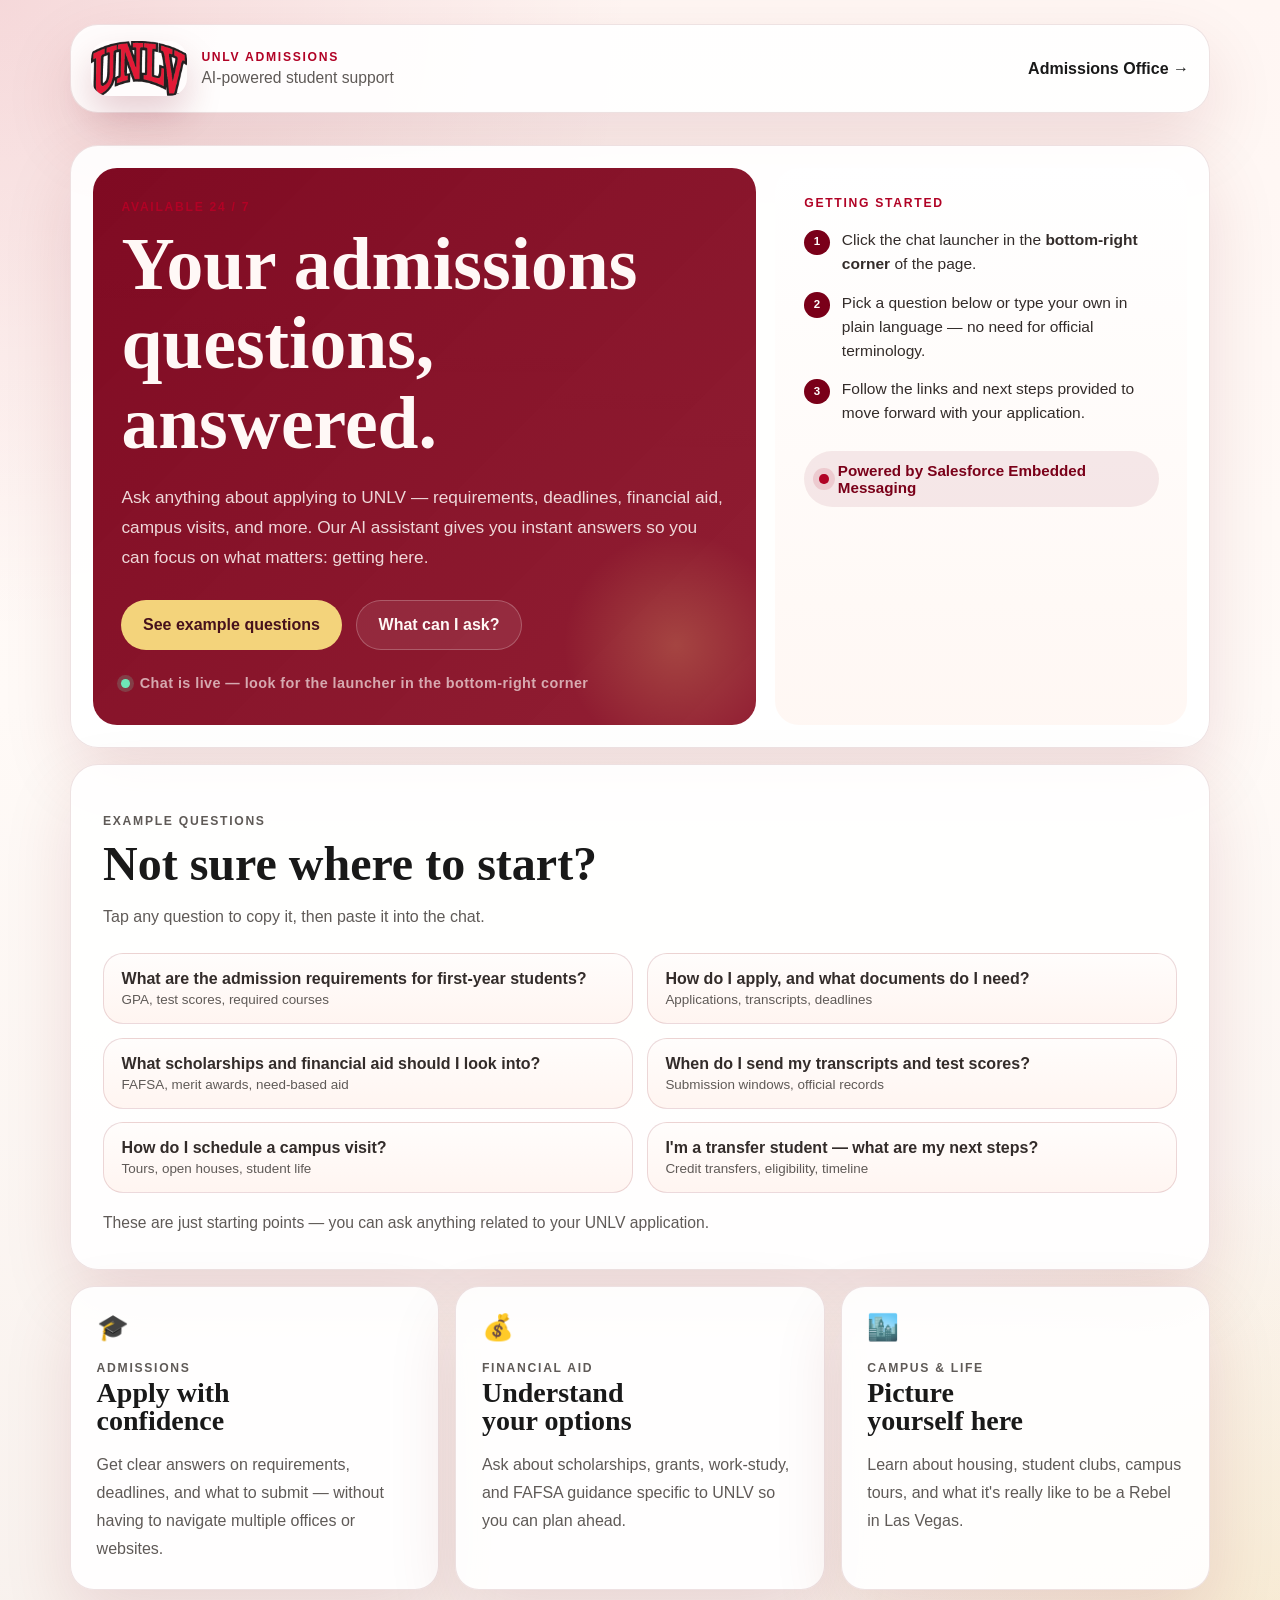
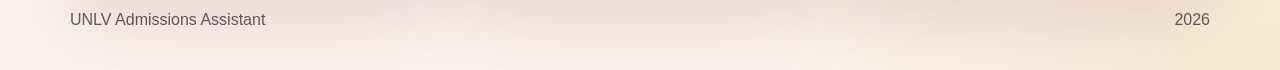
==== index.html @ 7e4d887b "commit" ====
<!DOCTYPE html>
<html lang="en">
  <head>
    <meta charset="UTF-8" />
    <meta name="viewport" content="width=device-width, initial-scale=1, minimum-scale=1" />
    <meta name="description" content="Get instant answers about UNLV admissions, financial aid, and campus life from our AI assistant" />
    <title>UNLV Admissions Assistant</title>
    <link rel="stylesheet" href="./styles.css" />
    <style>
      /* Page-specific overrides */
      .hero-copy-block {
        display: flex;
        flex-direction: column;
        justify-content: center;
      }

      h1 {
        font-size: clamp(2.4rem, 6vw, 4.6rem);
        max-width: 18ch;
        line-height: 1.08;
      }

      .availability-row {
        display: flex;
        align-items: center;
        gap: 0.6rem;
        margin-top: 1.6rem;
        font-size: 0.9rem;
        color: rgba(255, 248, 246, 0.65);
        font-weight: 600;
        letter-spacing: 0.03em;
      }

      .avail-dot {
        width: 0.55rem;
        height: 0.55rem;
        border-radius: 50%;
        background: #6ee7b7;
        flex-shrink: 0;
        box-shadow: 0 0 0 4px rgba(110, 231, 183, 0.2);
      }

      /* Steps with icons */
      .step-list {
        list-style: none;
        margin: 1.1rem 0 0;
        padding: 0;
        display: flex;
        flex-direction: column;
        gap: 0.9rem;
      }

      .step-list li {
        display: flex;
        align-items: flex-start;
        gap: 0.75rem;
        color: var(--ink-soft);
        font-size: 0.97rem;
        line-height: 1.55;
      }

      .step-num {
        flex-shrink: 0;
        width: 1.6rem;
        height: 1.6rem;
        border-radius: 50%;
        background: var(--accent);
        color: #fff;
        font-size: 0.72rem;
        font-weight: 800;
        display: flex;
        align-items: center;
        justify-content: center;
        margin-top: 0.1rem;
      }

      /* Topic chips — simple label row */
      .topic-row {
        display: flex;
        flex-wrap: wrap;
        gap: 0.5rem;
        margin-top: 1.3rem;
      }

      .topic-tag {
        padding: 0.35rem 0.85rem;
        border-radius: 999px;
        background: rgba(122, 0, 25, 0.07);
        color: var(--accent);
        font-size: 0.82rem;
        font-weight: 700;
        letter-spacing: 0.02em;
      }

      /* Prompt chips — tighter label style */
      .prompt-chip .chip-sub {
        display: block;
        font-weight: 400;
        font-size: 0.84rem;
        color: var(--muted);
        margin-top: 0.25rem;
      }

      /* Copied feedback */
      .prompt-chip.copied {
        border-color: rgba(122, 0, 25, 0.4);
        background: linear-gradient(180deg, #fff5f1 0%, #ffeae4 100%);
      }

      /* Cards — subtle icon */
      .card-icon {
        font-size: 1.6rem;
        margin-bottom: 0.6rem;
        display: block;
      }

      /* Remove bottom panel */
      .panel.panel-wide { display: none; }
    </style>
  </head>
  <body>
    <div class="page-shell">

      <header class="site-header">
        <div class="brand-lockup">
          <img class="brand-mark" src="./UNLV-Arch-Color.png" alt="UNLV logo" />
          <div>
            <p class="eyebrow">UNLV Admissions</p>
            <p class="brand-copy">AI-powered student support</p>
          </div>
        </div>
        <a class="header-link" href="https://www.unlv.edu/admissions">Admissions Office →</a>
      </header>

      <main>
        <section class="hero">
          <div class="hero-copy-block">
            <p class="hero-kicker">Available 24 / 7</p>
            <h1>Your admissions questions, answered.</h1>
            <p class="hero-copy">
              Ask anything about applying to UNLV — requirements, deadlines,
              financial aid, campus visits, and more. Our AI assistant gives you
              instant answers so you can focus on what matters: getting here.
            </p>
            <div class="actions">
              <a class="button primary" href="#starter-prompts">See example questions</a>
              <a class="button secondary" href="#topics">What can I ask?</a>
            </div>
            <div class="availability-row">
              <span class="avail-dot"></span>
              Chat is live — look for the launcher in the bottom-right corner
            </div>
          </div>

          <aside class="hero-panel">
            <p class="panel-label">Getting started</p>
            <ul class="step-list">
              <li>
                <span class="step-num">1</span>
                <span>Click the chat launcher in the <strong>bottom-right corner</strong> of the page.</span>
              </li>
              <li>
                <span class="step-num">2</span>
                <span>Pick a question below or type your own in plain language — no need for official terminology.</span>
              </li>
              <li>
                <span class="step-num">3</span>
                <span>Follow the links and next steps provided to move forward with your application.</span>
              </li>
            </ul>

            <div class="status-pill" style="margin-top: 1.6rem;">
              <span class="status-dot"></span>
              Powered by Salesforce Embedded Messaging
            </div>
          </aside>
        </section>

        <!-- Starter prompts -->
        <section class="starter-section" id="starter-prompts">
          <div class="section-heading">
            <p class="section-kicker">Example questions</p>
            <h2>Not sure where to start?</h2>
            <p>Tap any question to copy it, then paste it into the chat.</p>
          </div>

          <div class="prompt-grid">
            <button class="prompt-chip" type="button"
              data-prompt="What are the admission requirements for first-year students at UNLV?">
              What are the admission requirements for first-year students?
              <span class="chip-sub">GPA, test scores, required courses</span>
            </button>
            <button class="prompt-chip" type="button"
              data-prompt="How do I apply to UNLV and what documents do I need to submit?">
              How do I apply, and what documents do I need?
              <span class="chip-sub">Applications, transcripts, deadlines</span>
            </button>
            <button class="prompt-chip" type="button"
              data-prompt="What scholarships or financial aid options should I look into first?">
              What scholarships and financial aid should I look into?
              <span class="chip-sub">FAFSA, merit awards, need-based aid</span>
            </button>
            <button class="prompt-chip" type="button"
              data-prompt="When should I send my transcripts and test scores to UNLV?">
              When do I send my transcripts and test scores?
              <span class="chip-sub">Submission windows, official records</span>
            </button>
            <button class="prompt-chip" type="button"
              data-prompt="How can I schedule a campus visit or learn more about student life at UNLV?">
              How do I schedule a campus visit?
              <span class="chip-sub">Tours, open houses, student life</span>
            </button>
            <button class="prompt-chip" type="button"
              data-prompt="I am a transfer student. What steps should I take to apply to UNLV?">
              I'm a transfer student — what are my next steps?
              <span class="chip-sub">Credit transfers, eligibility, timeline</span>
            </button>
          </div>

          <p class="prompt-hint" id="prompt-hint">
            These are just starting points — you can ask anything related to your UNLV application.
          </p>
        </section>

        <!-- Topic cards -->
        <section class="grid" id="topics">
          <article class="card">
            <span class="card-icon">🎓</span>
            <p class="card-kicker">Admissions</p>
            <h2>Apply with confidence</h2>
            <p>
              Get clear answers on requirements, deadlines, and what to submit —
              without having to navigate multiple offices or websites.
            </p>
          </article>
          <article class="card">
            <span class="card-icon">💰</span>
            <p class="card-kicker">Financial Aid</p>
            <h2>Understand your options</h2>
            <p>
              Ask about scholarships, grants, work-study, and FAFSA guidance
              specific to UNLV so you can plan ahead.
            </p>
          </article>
          <article class="card">
            <span class="card-icon">🏙️</span>
            <p class="card-kicker">Campus & Life</p>
            <h2>Picture yourself here</h2>
            <p>
              Learn about housing, student clubs, campus tours, and what it's
              really like to be a Rebel in Las Vegas.
            </p>
          </article>
        </section>

      </main>

      <footer class="footer">
        <span>UNLV Admissions Assistant</span>
        <span id="year"></span>
      </footer>
    </div>

    <script type="text/javascript">
      function initEmbeddedMessaging() {
        try {
          embeddedservice_bootstrap.settings.language = "en_US";
          embeddedservice_bootstrap.init(
            "00DOy00000NPh2v",
            "UNLV_Messaging_Public",
            "https://unlv--devnf2.sandbox.my.site.com/ESWUNLVMessagingPublic1776822254199",
            { scrt2URL: "https://unlv--devnf2.sandbox.my.salesforce-scrt.com" }
          );
        } catch (err) {
          console.error("Error loading Embedded Messaging: ", err);
        }
      }
    </script>
    <script
      type="text/javascript"
      src="https://unlv--devnf2.sandbox.my.site.com/ESWUNLVMessagingPublic1776822254199/assets/js/bootstrap.min.js"
      onload="initEmbeddedMessaging()"
    ></script>
    <script src="./script.js"></script>
  </body>
</html>
---- styles.css ----
:root {
  --bg: #fff8f6;
  --surface: rgba(255, 255, 255, 0.9);
  --surface-strong: #ffffff;
  --text: #191919;
  --muted: #5f5a57;
  --line: rgba(115, 17, 30, 0.12);
  --accent: #7a0019;
  --accent-bright: #b10225;
  --ink-soft: #332c2a;
  --gold: #f3d37b;
  --shadow: 0 28px 70px rgba(122, 0, 25, 0.12);
}

* {
  box-sizing: border-box;
}

html {
  scroll-behavior: smooth;
}

body {
  margin: 0;
  min-height: 100vh;
  font-family: "Avenir Next", "Segoe UI", sans-serif;
  color: var(--text);
  background:
    radial-gradient(circle at top left, rgba(177, 2, 37, 0.12), transparent 30%),
    radial-gradient(circle at bottom right, rgba(243, 211, 123, 0.25), transparent 24%),
    linear-gradient(180deg, #fff6f3 0%, #fffaf7 42%, #f8f1ed 100%);
}

.page-shell {
  width: min(1140px, calc(100% - 2rem));
  margin: 0 auto;
  padding: 1.5rem 0 2rem;
}

.site-header,
.hero,
.starter-section,
.card,
.panel {
  background: var(--surface);
  border: 1px solid var(--line);
  box-shadow: var(--shadow);
}

.site-header,
.hero,
.starter-section,
.panel {
  border-radius: 28px;
}

.site-header {
  display: flex;
  align-items: center;
  justify-content: space-between;
  gap: 1rem;
  padding: 1rem 1.25rem;
}

.brand-lockup {
  display: flex;
  align-items: center;
  gap: 0.9rem;
}

.brand-mark {
  width: 6em;
  border-radius: 18px;
  box-shadow: 0 18px 36px rgba(122, 0, 25, 0.18);
}

.eyebrow,
.hero-kicker,
.section-kicker,
.panel-label,
.card-kicker {
  margin: 0;
  text-transform: uppercase;
  letter-spacing: 0.14em;
  font-size: 0.76rem;
  font-weight: 800;
  color: var(--accent-bright);
}

.brand-copy {
  margin: 0.35rem 0 0;
  color: var(--muted);
  font-size: 0.98rem;
}

.header-link {
  color: var(--text);
  text-decoration: none;
  font-weight: 700;
}

.hero {
  display: grid;
  grid-template-columns: minmax(0, 1.45fr) minmax(280px, 0.9fr);
  gap: 1.2rem;
  margin-top: 1rem;
  padding: 1.35rem;
}

.hero-copy-block,
.hero-panel,
.starter-section,
.card,
.panel {
  position: relative;
  overflow: hidden;
}

.hero-copy-block {
  padding: 2rem 1.8rem 2.1rem;
  border-radius: 24px;
  background:
    linear-gradient(135deg, rgba(122, 0, 25, 0.96), rgba(137, 14, 36, 0.93)),
    linear-gradient(180deg, rgba(255, 255, 255, 0.06), transparent);
  color: #fff8f6;
}

.hero-copy-block::after {
  content: "";
  position: absolute;
  right: -3rem;
  bottom: -3rem;
  width: 16rem;
  height: 16rem;
  border-radius: 50%;
  background: radial-gradient(circle, rgba(243, 211, 123, 0.22), transparent 62%);
}

h1,
h2 {
  margin: 0;
  line-height: 1.02;
  font-family: Baskerville, Georgia, serif;
}

h1 {
  margin-top: 0.7rem;
  font-size: clamp(3rem, 8vw, 5.75rem);
  max-width: 10ch;
}

.hero-copy {
  max-width: 38rem;
  margin: 1.15rem 0 0;
  font-size: 1.08rem;
  line-height: 1.75;
  color: rgba(255, 248, 246, 0.86);
}

.actions {
  display: flex;
  flex-wrap: wrap;
  gap: 0.9rem;
  margin-top: 1.7rem;
}

.button {
  display: inline-flex;
  align-items: center;
  justify-content: center;
  min-height: 48px;
  padding: 0.95rem 1.35rem;
  border-radius: 999px;
  text-decoration: none;
  font-weight: 800;
  transition:
    transform 180ms ease,
    background-color 180ms ease,
    color 180ms ease,
    border-color 180ms ease;
}

.button:hover,
.prompt-chip:hover {
  transform: translateY(-2px);
}

.button.primary {
  background: var(--gold);
  color: #46111c;
}

.button.secondary {
  color: #fff8f6;
  border: 1px solid rgba(255, 248, 246, 0.24);
  background: rgba(255, 255, 255, 0.08);
}

.hero-note {
  margin: 1rem 0 0;
  max-width: 30rem;
  font-size: 0.98rem;
  line-height: 1.7;
  color: rgba(255, 248, 246, 0.76);
}

.hero-panel {
  padding: 1.8rem;
  border-radius: 24px;
  background:
    linear-gradient(180deg, rgba(255, 255, 255, 0.96), rgba(255, 247, 243, 0.96));
}

.steps {
  margin: 1rem 0 0;
  padding-left: 1.2rem;
  color: var(--ink-soft);
  line-height: 1.8;
}

.status-pill {
  display: inline-flex;
  align-items: center;
  gap: 0.55rem;
  margin-top: 1.4rem;
  padding: 0.7rem 0.95rem;
  border-radius: 999px;
  background: rgba(122, 0, 25, 0.08);
  color: var(--accent);
  font-size: 0.95rem;
  font-weight: 700;
}

.status-dot {
  width: 0.65rem;
  height: 0.65rem;
  border-radius: 50%;
  background: var(--accent-bright);
  box-shadow: 0 0 0 6px rgba(177, 2, 37, 0.12);
}

main {
  padding-top: 1rem;
}

.starter-section,
.panel {
  margin-top: 1rem;
  padding: 2rem;
}

.section-heading p,
.panel-copy,
.prompt-hint,
.card p,
.mini-list li,
.footer {
  color: var(--muted);
  line-height: 1.75;
}

.section-heading h2,
.panel h2 {
  margin-top: 0.45rem;
  font-size: clamp(2rem, 4vw, 3rem);
}

.section-heading p {
  max-width: 42rem;
  margin: 0.9rem 0 0;
}

.prompt-grid {
  display: grid;
  grid-template-columns: repeat(2, minmax(0, 1fr));
  gap: 0.85rem;
  margin-top: 1.4rem;
}

.prompt-chip {
  width: 100%;
  padding: 1rem 1.1rem;
  border: 1px solid rgba(122, 0, 25, 0.14);
  border-radius: 20px;
  background: linear-gradient(180deg, #fffdfc 0%, #fff5f1 100%);
  color: var(--ink-soft);
  text-align: left;
  font: inherit;
  font-weight: 700;
  cursor: pointer;
  transition:
    transform 180ms ease,
    border-color 180ms ease,
    box-shadow 180ms ease;
}

.prompt-chip:hover {
  border-color: rgba(177, 2, 37, 0.32);
  box-shadow: 0 20px 30px rgba(122, 0, 25, 0.08);
}

.prompt-hint {
  margin: 1rem 0 0;
  font-size: 0.98rem;
}

.grid {
  display: grid;
  grid-template-columns: repeat(3, minmax(0, 1fr));
  gap: 1rem;
  margin-top: 1rem;
}

.card,
.panel {
  border-radius: 24px;
}

.card {
  padding: 1.6rem;
}

.card-kicker {
  margin-bottom: 0.75rem;
}

.card h2 {
  font-size: 1.75rem;
  max-width: 12ch;
}

.card p {
  margin: 0.95rem 0 0;
}

.panel-wide {
  display: grid;
  grid-template-columns: minmax(0, 1.3fr) minmax(260px, 0.7fr);
  gap: 1.5rem;
  align-items: start;
}

.mini-list {
  padding: 1.2rem;
  border-radius: 22px;
  background: linear-gradient(180deg, rgba(122, 0, 25, 0.05), rgba(122, 0, 25, 0.02));
}

.mini-list p {
  margin: 0;
  font-weight: 800;
  color: var(--accent);
}

.mini-list ul {
  margin: 0.8rem 0 0;
  padding-left: 1.15rem;
  color: var(--ink-soft);
}

a {
  color: inherit;
}

.footer {
  display: flex;
  justify-content: space-between;
  gap: 1rem;
  padding: 1rem 0 0.25rem;
}

@media (max-width: 900px) {
  .page-shell {
    width: min(100% - 1rem, 1140px);
    padding-top: 0.75rem;
  }

  .site-header,
  .hero,
  .starter-section,
  .panel {
    border-radius: 22px;
  }

  .site-header,
  .hero,
  .panel-wide,
  .grid,
  .prompt-grid {
    grid-template-columns: 1fr;
  }

  .site-header {
    flex-direction: column;
    align-items: flex-start;
  }

  .hero {
    padding: 1rem;
  }

  .hero-copy-block,
  .hero-panel,
  .starter-section,
  .panel,
  .card {
    padding: 1.35rem;
  }

  h1 {
    max-width: 12ch;
  }

  .footer {
    flex-direction: column;
  }
}
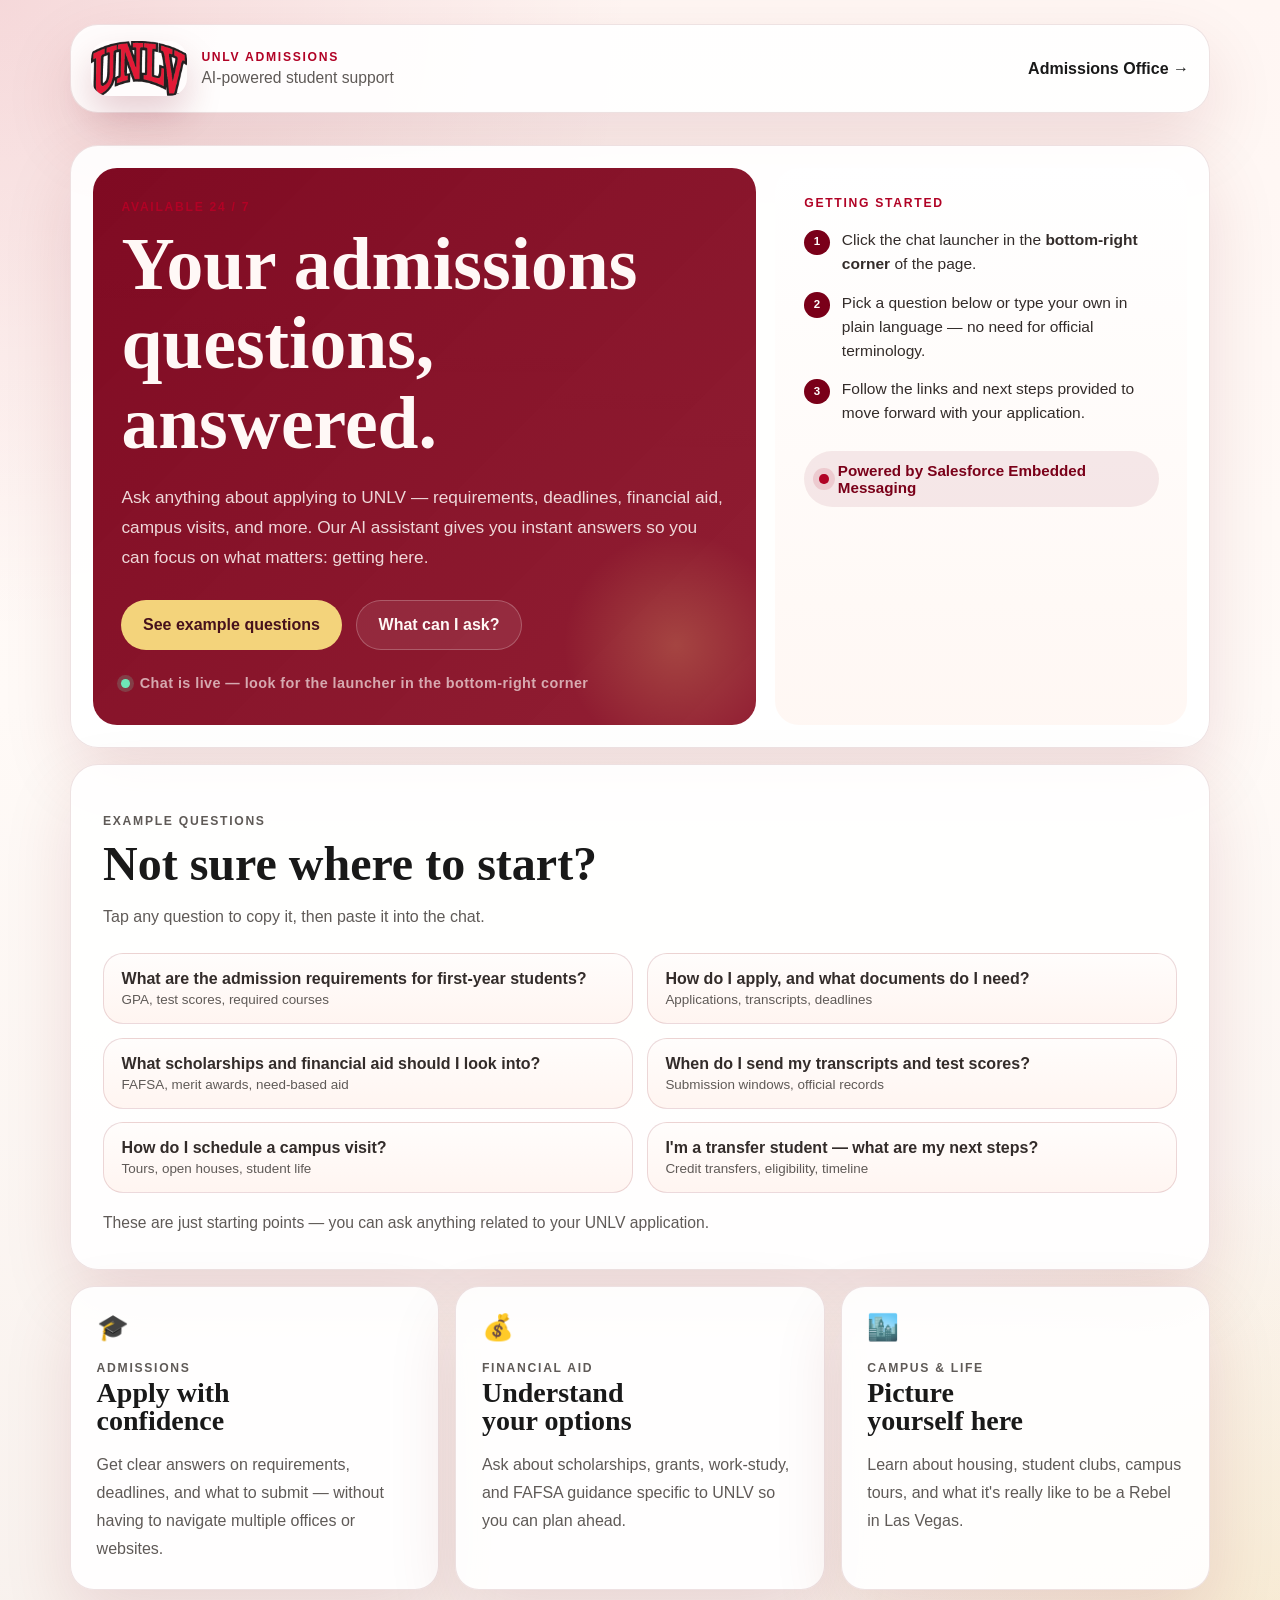
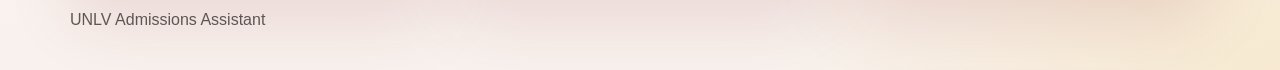
==== commit a762749e: "get page URL" ====
--- a/index.html
+++ b/index.html
@@ -4,7 +4,7 @@
     <meta charset="UTF-8" />
     <meta name="viewport" content="width=device-width, initial-scale=1, minimum-scale=1" />
     <meta name="description" content="Get instant answers about UNLV admissions, financial aid, and campus life from our AI assistant" />
-    <title>UNLV Admissions Assistant</title>
+    <title>UNLV Admissions Assistant </title>
     <link rel="stylesheet" href="./styles.css" />
     <style>
       /* Page-specific overrides */
@@ -261,26 +261,31 @@
       </footer>
     </div>
 
-    <script type="text/javascript">
-      function initEmbeddedMessaging() {
-        try {
-          embeddedservice_bootstrap.settings.language = "en_US";
-          embeddedservice_bootstrap.init(
-            "00DOy00000NPh2v",
-            "UNLV_Messaging_Public",
-            "https://unlv--devnf2.sandbox.my.site.com/ESWUNLVMessagingPublic1776822254199",
-            { scrt2URL: "https://unlv--devnf2.sandbox.my.salesforce-scrt.com" }
-          );
-        } catch (err) {
-          console.error("Error loading Embedded Messaging: ", err);
-        }
-      }
-    </script>
-    <script
-      type="text/javascript"
-      src="https://unlv--devnf2.sandbox.my.site.com/ESWUNLVMessagingPublic1776822254199/assets/js/bootstrap.min.js"
-      onload="initEmbeddedMessaging()"
-    ></script>
-    <script src="./script.js"></script>
+<script type='text/javascript'>
+	function initEmbeddedMessaging() {
+		try {
+			embeddedservice_bootstrap.settings.language = 'en_US';
+
+			// Push the host page URL into a hidden pre-chat field once chat is ready
+			window.addEventListener("onEmbeddedMessagingReady", () => {
+				embeddedservice_bootstrap.prechatAPI.setHiddenPrechatFields({
+					"Page_URL": window.location.href
+				});
+			});
+
+			embeddedservice_bootstrap.init(
+				'00DOy00000NPh2v',
+				'UNLV_Messaging_Public',
+				'https://unlv--devnf2.sandbox.my.site.com/ESWUNLVMessagingPublic1776822254199',
+				{
+					scrt2URL: 'https://unlv--devnf2.sandbox.my.salesforce-scrt.com'
+				}
+			);
+		} catch (err) {
+			console.error('Error loading Embedded Messaging: ', err);
+		}
+	};
+</script>
+<script type='text/javascript' src='https://unlv--devnf2.sandbox.my.site.com/ESWUNLVMessagingPublic1776822254199/assets/js/bootstrap.min.js' onload='initEmbeddedMessaging()'></script>
   </body>
 </html>
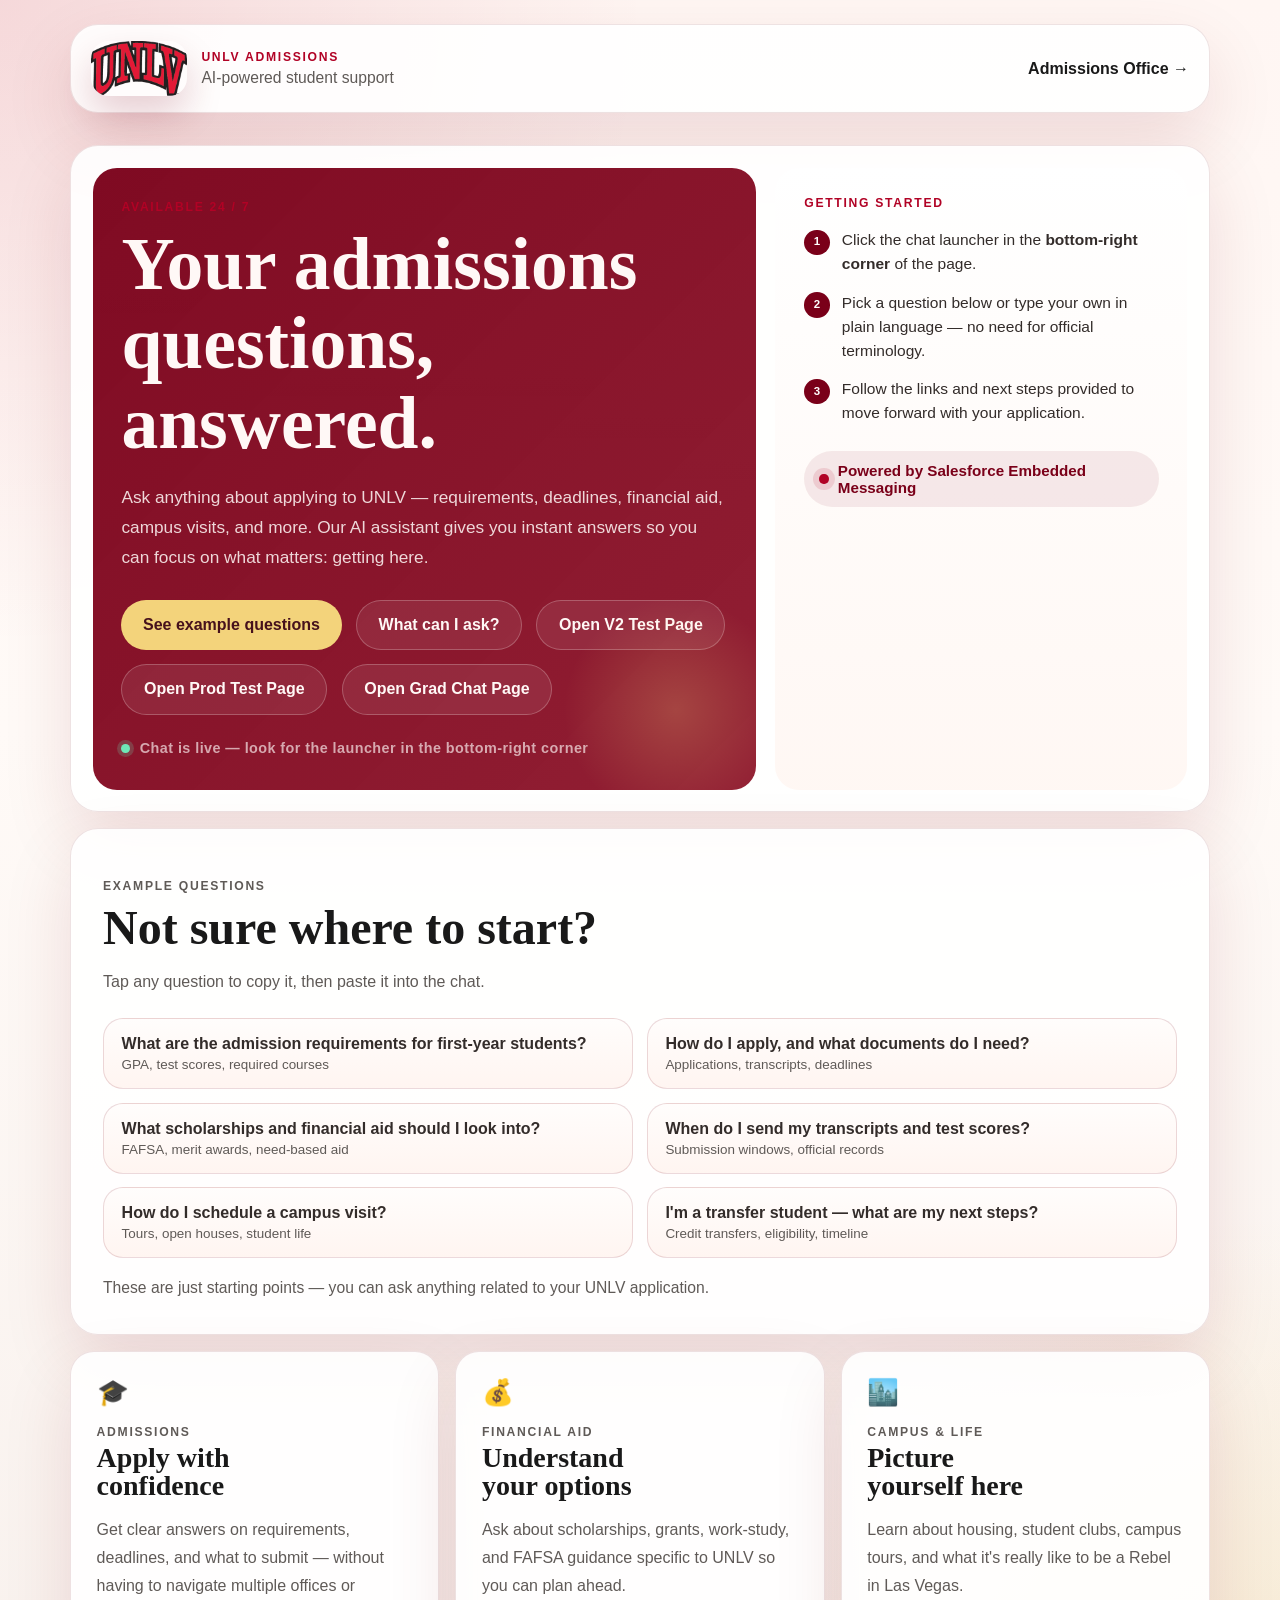
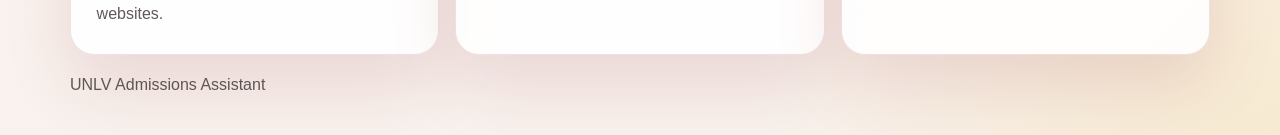
==== commit 2c2a84f6: "grad chat" ====
--- a/index.html
+++ b/index.html
@@ -145,6 +145,9 @@
             <div class="actions">
               <a class="button primary" href="#starter-prompts">See example questions</a>
               <a class="button secondary" href="#topics">What can I ask?</a>
+              <a class="button secondary" href="./v2/">Open V2 Test Page</a>
+              <a class="button secondary" href="./prod/">Open Prod Test Page</a>
+              <a class="button secondary" href="./gradchat/">Open Grad Chat Page</a>
             </div>
             <div class="availability-row">
               <span class="avail-dot"></span>
@@ -266,7 +269,7 @@
 		try {
 			embeddedservice_bootstrap.settings.language = 'en_US';
 
-			// Push the host page URL into a hidden pre-chat field once chat is ready
+			// (1) Existing: push host URL into a hidden pre-chat field for the flow
 			window.addEventListener("onEmbeddedMessagingReady", () => {
 				embeddedservice_bootstrap.prechatAPI.setHiddenPrechatFields({
 					"Page_URL": window.location.href
@@ -288,4 +291,4 @@
 </script>
 <script type='text/javascript' src='https://unlv--devnf2.sandbox.my.site.com/ESWUNLVMessagingPublic1776822254199/assets/js/bootstrap.min.js' onload='initEmbeddedMessaging()'></script>
   </body>
-</html>+</html>
